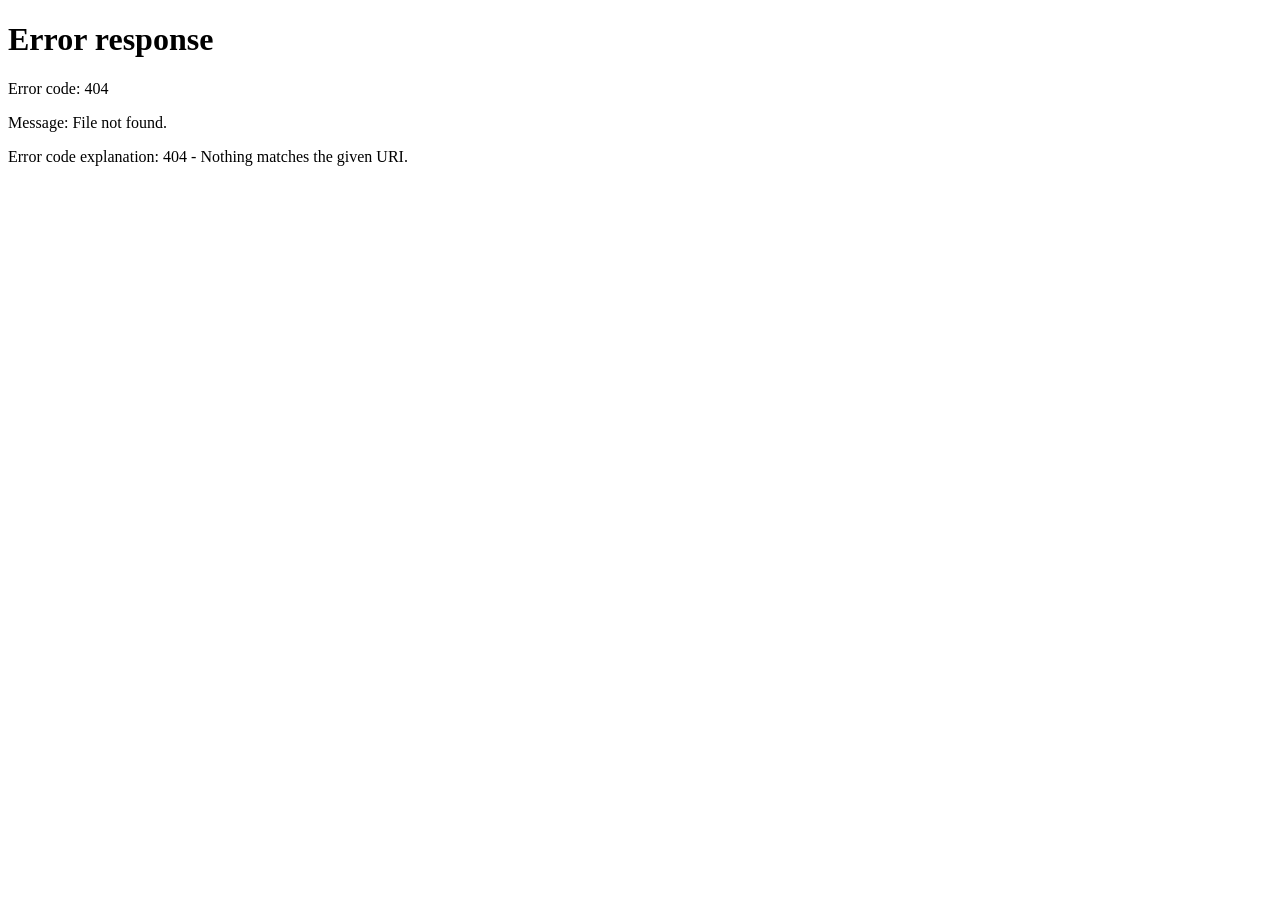
==== index.html @ 523bbd9d "Rename the app label to orbita" ====
<!DOCTYPE html>
<html lang="en">
<head>
<meta charset="UTF-8">
<meta name="viewport" content="width=device-width, initial-scale=1.0">
<title>orbita</title>
<style>
  body {
    background: #011627;
    color: #d6deeb;
    font-family: 'Segoe UI', -apple-system, BlinkMacSystemFont, sans-serif;
    margin: 0;
    padding: 40px;
  }
  a { color: #7fdbca; }
</style>
<script>
  // orbita opens on its dashboard
  location.replace("dashboard/index.html");
</script>
</head>
<body>
  <p>opening orbita&hellip; <a href="dashboard/index.html">dashboard</a>
    &middot; <a href="notes/index.html">notes</a>
    &middot; <a href="to-dos/index.html">to-dos</a>
    &middot; <a href="codepad/index.html">codepad</a></p>
</body>
</html>
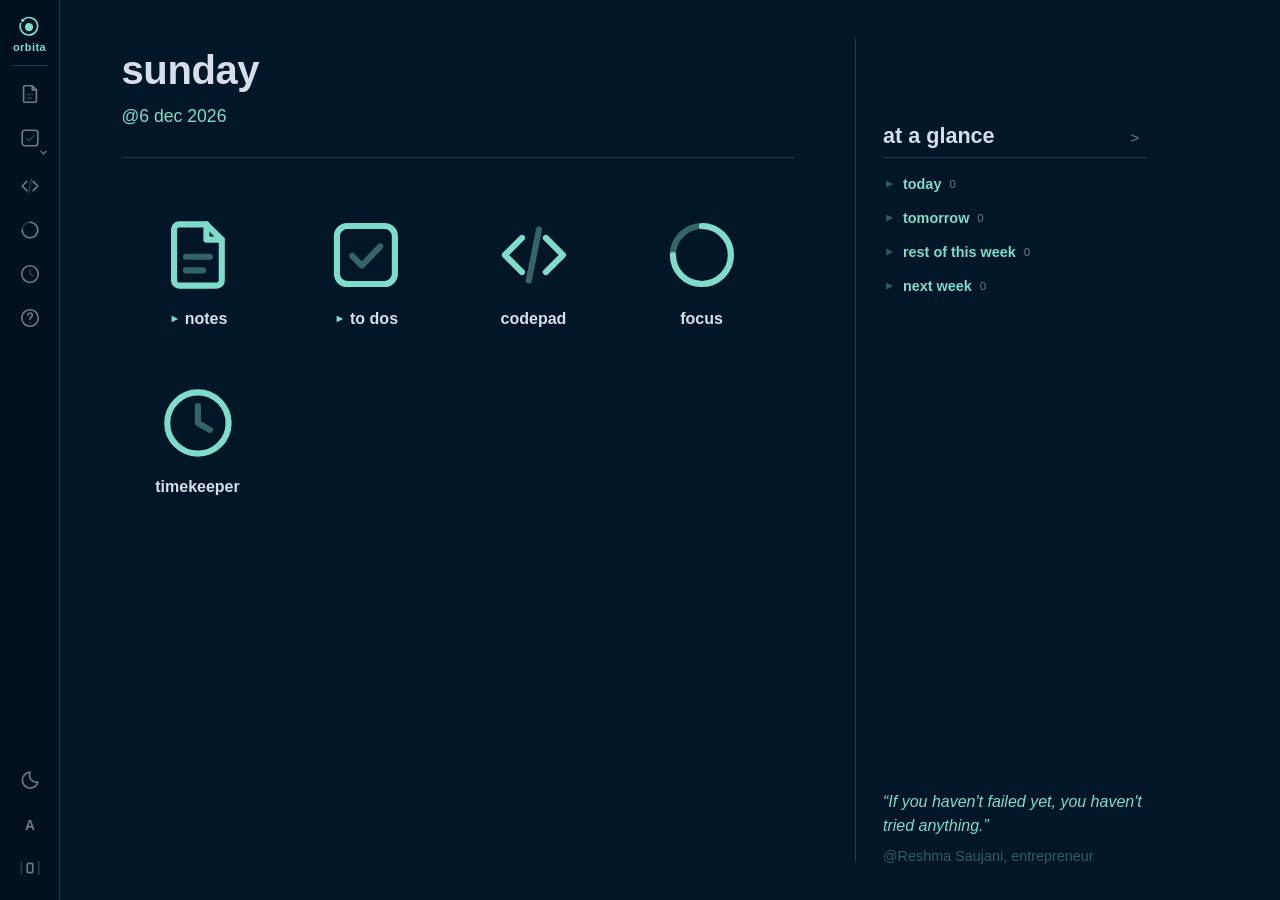
==== commit b6650d20: "Add timekeeper to Orbita navigation" ====
--- a/index.html
+++ b/index.html
@@ -23,6 +23,7 @@
   <p>opening orbita&hellip; <a href="dashboard/index.html">dashboard</a>
     &middot; <a href="notes/index.html">notes</a>
     &middot; <a href="to-dos/index.html">to-dos</a>
+    &middot; <a href="timekeeper/index.html">timekeeper</a>
     &middot; <a href="codepad/index.html">codepad</a></p>
 </body>
 </html>
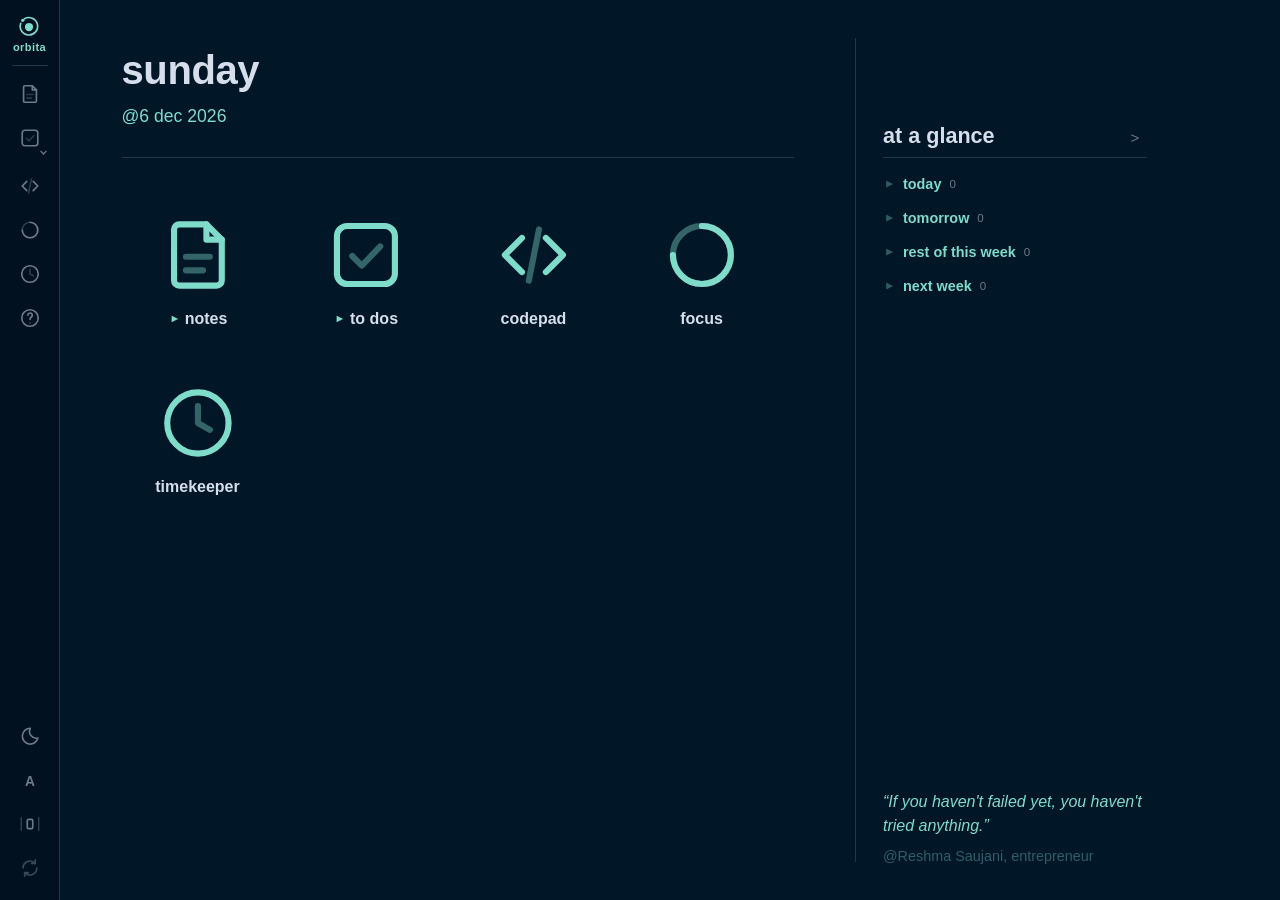
==== commit c278293c: "Add CDN integrity hashes and a Content-Security-Policy Give the CodeMirror scripts and stylesheet on" ====
--- a/index.html
+++ b/index.html
@@ -2,6 +2,8 @@
 <html lang="en">
 <head>
 <meta charset="UTF-8">
+<meta http-equiv="Content-Security-Policy"
+  content="default-src 'self'; script-src 'self' 'unsafe-inline' https://accounts.google.com/gsi/ https://cdnjs.cloudflare.com/ajax/libs/codemirror/; style-src 'self' 'unsafe-inline' https://fonts.googleapis.com https://cdnjs.cloudflare.com/ajax/libs/codemirror/ https://accounts.google.com/gsi/style; font-src 'self' https://fonts.gstatic.com; img-src 'self' data: blob:; media-src 'self' data: blob:; connect-src 'self' https://www.googleapis.com https://oauth2.googleapis.com https://accounts.google.com/gsi/; frame-src https://accounts.google.com/gsi/; object-src 'none'; base-uri 'self'; form-action 'self'">
 <meta name="viewport" content="width=device-width, initial-scale=1.0">
 <title>orbita</title>
 <style>
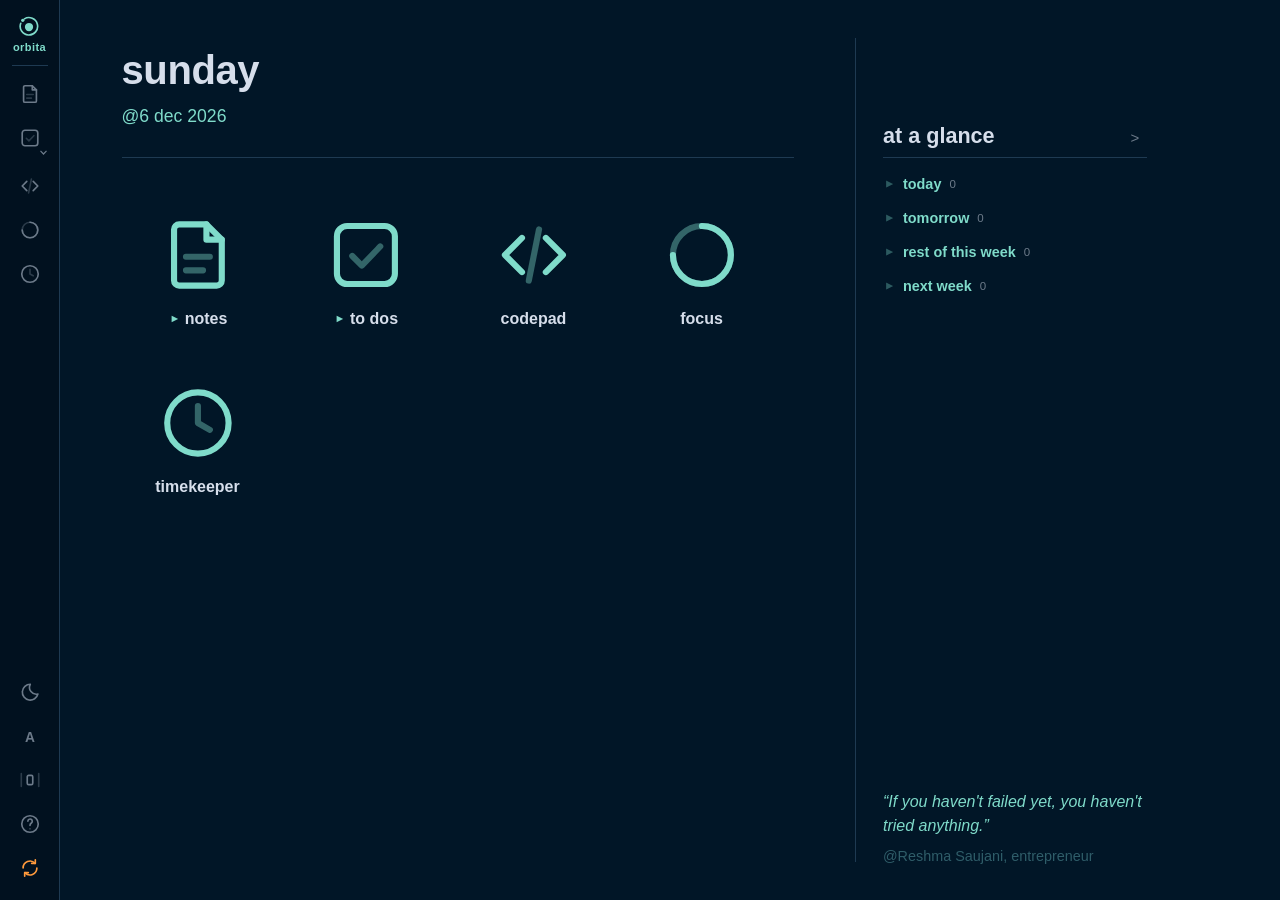
==== commit c21eebaf: "Add an app shell so ambience keeps playing between tools The site's index.html becomes a shell that " ====
--- a/index.html
+++ b/index.html
@@ -3,29 +3,39 @@
 <head>
 <meta charset="UTF-8">
 <meta http-equiv="Content-Security-Policy"
-  content="default-src 'self'; script-src 'self' 'unsafe-inline' https://accounts.google.com/gsi/ https://cdnjs.cloudflare.com/ajax/libs/codemirror/; style-src 'self' 'unsafe-inline' https://fonts.googleapis.com https://cdnjs.cloudflare.com/ajax/libs/codemirror/ https://accounts.google.com/gsi/style; font-src 'self' https://fonts.gstatic.com; img-src 'self' data: blob:; media-src 'self' data: blob:; connect-src 'self' https://www.googleapis.com https://oauth2.googleapis.com https://accounts.google.com/gsi/; frame-src https://accounts.google.com/gsi/; object-src 'none'; base-uri 'self'; form-action 'self'">
+  content="default-src 'self'; script-src 'self' 'unsafe-inline' https://accounts.google.com/gsi/ https://cdnjs.cloudflare.com/ajax/libs/codemirror/; style-src 'self' 'unsafe-inline' https://fonts.googleapis.com https://cdnjs.cloudflare.com/ajax/libs/codemirror/ https://accounts.google.com/gsi/style; font-src 'self' https://fonts.gstatic.com; img-src 'self' data: blob:; media-src 'self' data: blob:; connect-src 'self' https://www.googleapis.com https://oauth2.googleapis.com https://accounts.google.com/gsi/; frame-src 'self' https://accounts.google.com/gsi/; object-src 'none'; base-uri 'self'; form-action 'self'">
 <meta name="viewport" content="width=device-width, initial-scale=1.0">
 <title>orbita</title>
+<link rel="icon" href="data:image/svg+xml,%3Csvg xmlns='http://www.w3.org/2000/svg' viewBox='0 0 64 64'%3E%3Cpath d='M18 7a26 26 0 1 1-11 13' fill='none' stroke='%237fdbca' stroke-width='4.5' stroke-linecap='round'/%3E%3Ccircle cx='32' cy='32' r='13' fill='%237fdbca'/%3E%3Ccircle cx='14' cy='12' r='5' fill='%237fdbca'/%3E%3C/svg%3E">
 <style>
-  body {
-    background: #011627;
-    color: #d6deeb;
-    font-family: 'Segoe UI', -apple-system, BlinkMacSystemFont, sans-serif;
-    margin: 0;
-    padding: 40px;
-  }
-  a { color: #7fdbca; }
+  /* The app shell: one page that stays open while the tools load in a
+     frame, so ambience keeps playing between them */
+  @view-transition { navigation: auto; }
+  html, body { height: 100%; margin: 0; }
+  body { background: #011627; overflow: hidden; }
+  body.t-light { background: #ecf2f2; }
+  #frame { border: 0; display: block; height: 100%; width: 100%; }
+  noscript { color: #d6deeb; display: block; font-family: sans-serif; padding: 40px; }
+  noscript a { color: #7fdbca; }
 </style>
 <script>
-  // orbita opens on its dashboard
-  location.replace("dashboard/index.html");
+  // Match the tools' mode before the first one loads, to avoid a flash
+  try {
+    if (localStorage.getItem("toolkit-mode") === "light") {
+      document.documentElement.classList.add("t-light");
+    }
+  } catch {}
 </script>
 </head>
 <body>
-  <p>opening orbita&hellip; <a href="dashboard/index.html">dashboard</a>
-    &middot; <a href="notes/index.html">notes</a>
-    &middot; <a href="to-dos/index.html">to-dos</a>
-    &middot; <a href="timekeeper/index.html">timekeeper</a>
-    &middot; <a href="codepad/index.html">codepad</a></p>
+<iframe id="frame" title="orbita"></iframe>
+<noscript>orbita needs JavaScript. <a href="dashboard/index.html?standalone">open the dashboard</a></noscript>
+<script>
+  if (document.documentElement.classList.contains("t-light")) {
+    document.body.classList.add("t-light");
+  }
+</script>
+<script src="sounds.js"></script>
+<script src="shell.js"></script>
 </body>
 </html>
